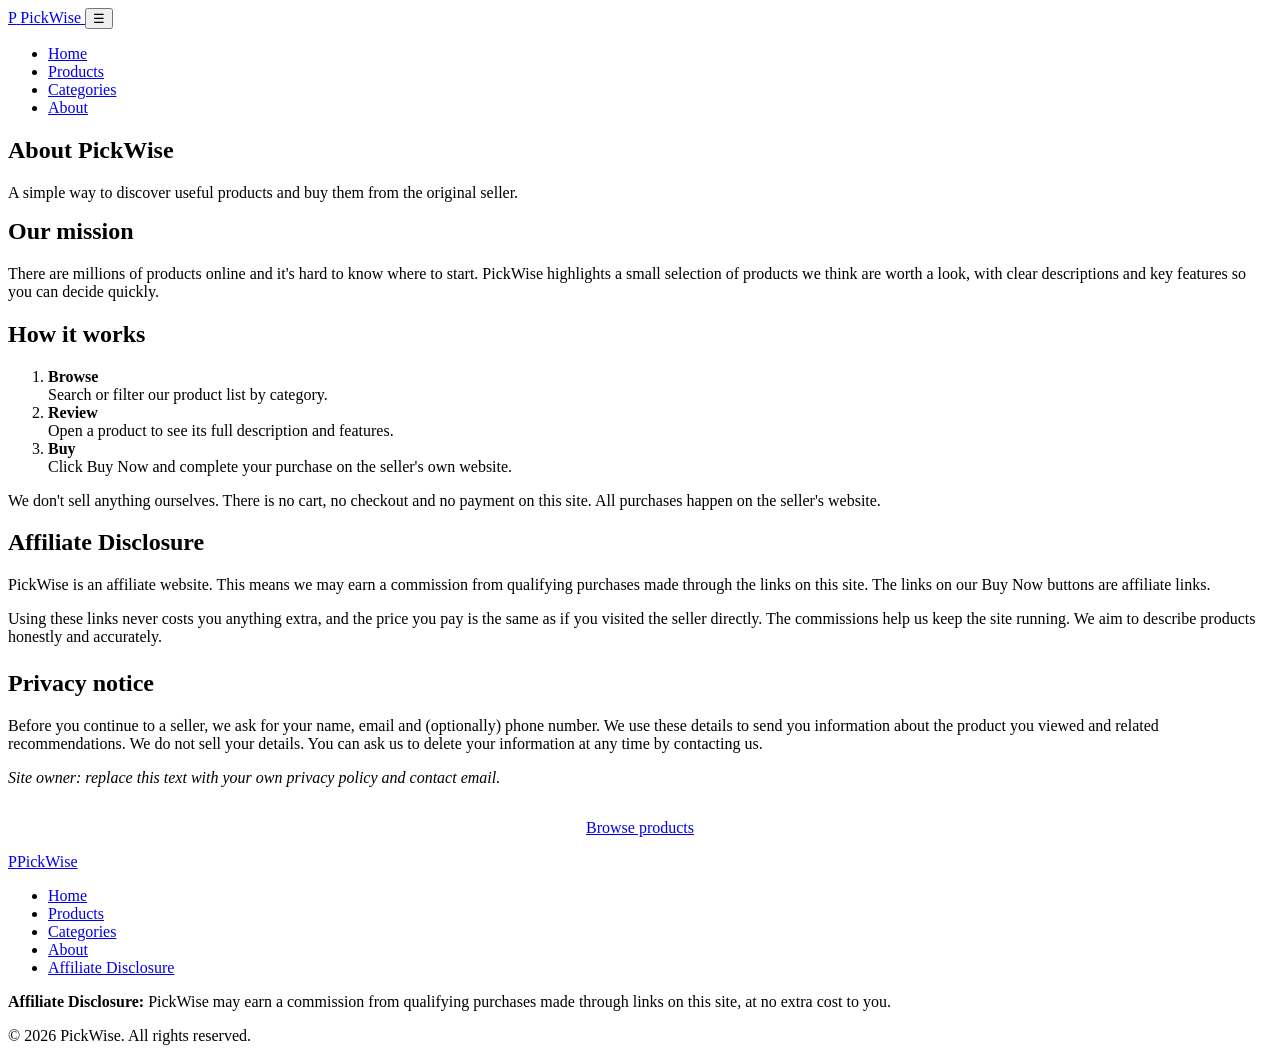
==== about.html @ e02d2fbe "Add files via upload" ====
<!DOCTYPE html>
<html lang="en">
<head>
  <meta charset="UTF-8">
  <meta name="viewport" content="width=device-width, initial-scale=1">
  <title>About | PickWise</title>
  <meta name="description" content="Learn how PickWise works and how we earn money through affiliate commissions.">
  <link rel="stylesheet" href="css/style.css">
</head>
<body data-page="about">

  <!-- HEADER / NAVIGATION -->
  <header class="site-header">
    <div class="container header-inner">
      <a class="logo" href="index.html" aria-label="PickWise home">
        <span class="logo-mark">P</span>
        <span>PickWise</span>
      </a>

      <button class="nav-toggle" id="nav-toggle" aria-label="Toggle menu" aria-expanded="false" aria-controls="site-nav">☰</button>

      <nav aria-label="Main navigation">
        <ul class="nav-links" id="site-nav">
          <li><a href="index.html">Home</a></li>
          <li><a href="index.html#products">Products</a></li>
          <li><a href="index.html#categories">Categories</a></li>
          <li><a class="active" href="about.html">About</a></li>
        </ul>
      </nav>
    </div>
  </header>

  <main>
    <section class="page-hero">
      <div class="container">
        <h1>About PickWise</h1>
        <p>A simple way to discover useful products and buy them from the original seller.</p>
      </div>
    </section>

    <section class="section">
      <div class="container prose">
        <h2 style="margin-top: 0;">Our mission</h2>
        <p>
          There are millions of products online and it's hard to know where to start.
          PickWise highlights a small selection of products we think are worth a look,
          with clear descriptions and key features so you can decide quickly.
        </p>

        <h2>How it works</h2>
        <ol class="steps">
          <li><strong>Browse</strong><br>Search or filter our product list by category.</li>
          <li><strong>Review</strong><br>Open a product to see its full description and features.</li>
          <li><strong>Buy</strong><br>Click Buy Now and complete your purchase on the seller's own website.</li>
        </ol>
        <p>
          We don't sell anything ourselves. There is no cart, no checkout and no payment
          on this site. All purchases happen on the seller's website.
        </p>

        <div class="disclosure-box" id="disclosure">
          <h2>Affiliate Disclosure</h2>
          <p>
            PickWise is an affiliate website. This means we may earn a commission from
            qualifying purchases made through the links on this site. The links on our
            Buy Now buttons are affiliate links.
          </p>
          <p>
            Using these links never costs you anything extra, and the price you pay is
            the same as if you visited the seller directly. The commissions help us keep
            the site running. We aim to describe products honestly and accurately.
          </p>
        </div>

        <div class="disclosure-box" id="privacy" style="margin-top:1.5em;">
          <h2>Privacy notice</h2>
          <p>
            Before you continue to a seller, we ask for your name, email and (optionally)
            phone number. We use these details to send you information about the product
            you viewed and related recommendations. We do not sell your details. You can
            ask us to delete your information at any time by contacting us.
          </p>
          <p><em>Site owner: replace this text with your own privacy policy and contact email.</em></p>
        </div>

        <p style="margin-top: 2em; text-align: center;">
          <a class="btn btn-primary" href="index.html#products">Browse products</a>
        </p>
      </div>
    </section>
  </main>

  <!-- FOOTER -->
  <footer class="site-footer">
    <div class="container">
      <div class="footer-top">
        <a class="logo" href="index.html"><span class="logo-mark">P</span><span>PickWise</span></a>
        <ul class="footer-links">
          <li><a href="index.html">Home</a></li>
          <li><a href="index.html#products">Products</a></li>
          <li><a href="index.html#categories">Categories</a></li>
          <li><a href="about.html">About</a></li>
          <li><a href="about.html#disclosure">Affiliate Disclosure</a></li>
        </ul>
      </div>
      <p class="footer-disclosure">
        <strong>Affiliate Disclosure:</strong> PickWise may earn a commission from qualifying purchases made through links on this site, at no extra cost to you.
      </p>
      <p class="copyright">&copy; <span id="year">2026</span> PickWise. All rights reserved.</p>
    </div>
  </footer>

  <script src="js/products.js"></script>
  <script src="js/app.js"></script>
</body>
</html>
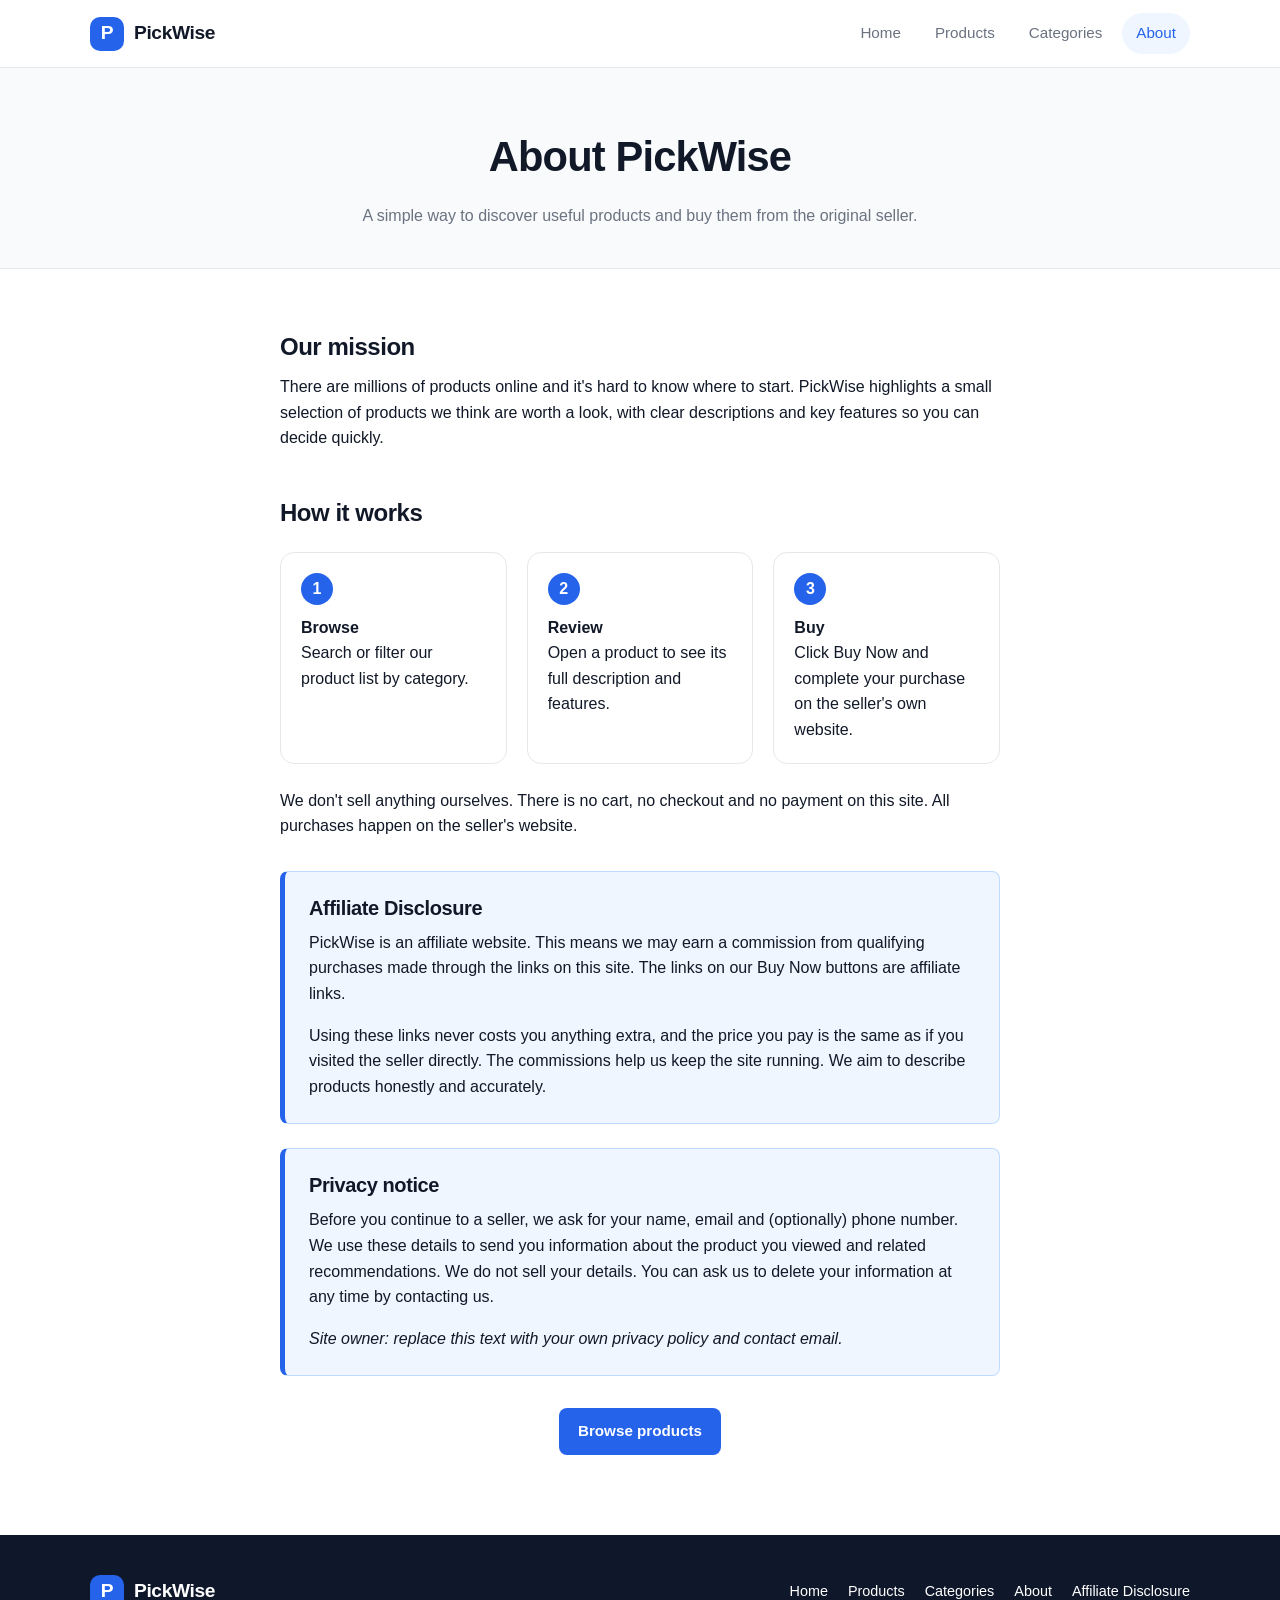
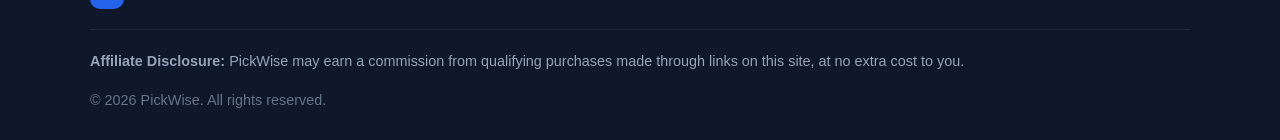
==== commit 4b59404d: "Add files via upload" ====
--- a/about.html
+++ b/about.html
@@ -5,7 +5,7 @@
   <meta name="viewport" content="width=device-width, initial-scale=1">
   <title>About | PickWise</title>
   <meta name="description" content="Learn how PickWise works and how we earn money through affiliate commissions.">
-  <link rel="stylesheet" href="css/style.css">
+  <link rel="stylesheet" href="style.css">
 </head>
 <body data-page="about">
 
@@ -110,7 +110,7 @@
     </div>
   </footer>
 
-  <script src="js/products.js"></script>
-  <script src="js/app.js"></script>
+  <script src="products.js"></script>
+  <script src="script.js"></script>
 </body>
 </html>
--- a/style.css
+++ b/style.css
@@ -0,0 +1,633 @@
+/* ==========================================================================
+   PickWise – Affiliate Product Discovery Site
+   Stylesheet
+   --------------------------------------------------------------------------
+   1. Design tokens (colours, spacing, radius)
+   2. Base / reset
+   3. Layout helpers
+   4. Header & navigation
+   5. Buttons
+   6. Hero
+   7. Sections, filters & product grid
+   8. Product cards
+   9. Product details page
+   10. About page
+   11. Footer
+   12. Responsive rules
+   ========================================================================== */
+
+/* 1. DESIGN TOKENS ------------------------------------------------------- */
+:root {
+  --accent: #2563eb;
+  --accent-dark: #1d4ed8;
+  --accent-soft: #eff6ff;
+
+  --text: #111827;
+  --text-muted: #6b7280;
+  --border: #e5e7eb;
+  --bg: #ffffff;
+  --bg-soft: #f8fafc;
+
+  --radius: 14px;
+  --radius-sm: 8px;
+  --shadow-sm: 0 1px 3px rgba(17, 24, 39, 0.06);
+  --shadow-md: 0 10px 30px rgba(17, 24, 39, 0.10);
+
+  --container: 1140px;
+  --header-height: 68px;
+}
+
+/* 2. BASE / RESET -------------------------------------------------------- */
+*,
+*::before,
+*::after { box-sizing: border-box; }
+
+html {
+  scroll-behavior: smooth;
+  scroll-padding-top: calc(var(--header-height) + 16px);
+}
+
+body {
+  margin: 0;
+  font-family: -apple-system, BlinkMacSystemFont, "Segoe UI", Roboto, Helvetica, Arial, sans-serif;
+  color: var(--text);
+  background: var(--bg);
+  line-height: 1.6;
+  -webkit-font-smoothing: antialiased;
+}
+
+img { max-width: 100%; display: block; }
+a { color: var(--accent); text-decoration: none; }
+a:hover { color: var(--accent-dark); }
+h1, h2, h3 { line-height: 1.2; margin: 0 0 0.5em; letter-spacing: -0.02em; }
+p { margin: 0 0 1em; }
+
+:focus-visible {
+  outline: 3px solid rgba(37, 99, 235, 0.45);
+  outline-offset: 2px;
+}
+
+/* 3. LAYOUT HELPERS ------------------------------------------------------ */
+.container {
+  width: 100%;
+  max-width: var(--container);
+  margin: 0 auto;
+  padding: 0 20px;
+}
+
+.section { padding: 64px 0; }
+.section-soft { background: var(--bg-soft); }
+
+.section-head { margin-bottom: 28px; }
+.section-head h2 { font-size: 1.75rem; }
+.section-head p { color: var(--text-muted); margin: 0; }
+
+/* 4. HEADER & NAVIGATION ------------------------------------------------- */
+.site-header {
+  position: sticky;
+  top: 0;
+  z-index: 50;
+  height: var(--header-height);
+  background: rgba(255, 255, 255, 0.92);
+  backdrop-filter: blur(8px);
+  border-bottom: 1px solid var(--border);
+}
+
+.header-inner {
+  height: 100%;
+  display: flex;
+  align-items: center;
+  justify-content: space-between;
+}
+
+.logo {
+  display: flex;
+  align-items: center;
+  gap: 10px;
+  font-weight: 800;
+  font-size: 1.2rem;
+  color: var(--text);
+  letter-spacing: -0.02em;
+}
+.logo:hover { color: var(--text); }
+
+.logo-mark {
+  width: 34px;
+  height: 34px;
+  display: grid;
+  place-items: center;
+  border-radius: 10px;
+  background: var(--accent);
+  color: #fff;
+  font-weight: 800;
+}
+
+.nav-links {
+  display: flex;
+  align-items: center;
+  gap: 6px;
+  list-style: none;
+  margin: 0;
+  padding: 0;
+}
+
+.nav-links a {
+  display: block;
+  padding: 8px 14px;
+  border-radius: 999px;
+  color: var(--text-muted);
+  font-weight: 500;
+  font-size: 0.95rem;
+  transition: background 0.2s, color 0.2s;
+}
+.nav-links a:hover,
+.nav-links a.active {
+  background: var(--accent-soft);
+  color: var(--accent);
+}
+
+.nav-toggle {
+  display: none;
+  width: 42px;
+  height: 42px;
+  border: 1px solid var(--border);
+  border-radius: var(--radius-sm);
+  background: #fff;
+  cursor: pointer;
+  font-size: 1.3rem;
+  line-height: 1;
+}
+
+/* 5. BUTTONS ------------------------------------------------------------- */
+.btn {
+  display: inline-flex;
+  align-items: center;
+  justify-content: center;
+  gap: 8px;
+  padding: 10px 18px;
+  border-radius: var(--radius-sm);
+  border: 1.5px solid transparent;
+  font: inherit;
+  font-weight: 600;
+  font-size: 0.95rem;
+  cursor: pointer;
+  transition: background 0.2s, color 0.2s, border-color 0.2s, transform 0.2s, box-shadow 0.2s;
+}
+.btn:hover { transform: translateY(-1px); }
+
+.btn-primary { background: var(--accent); color: #fff; }
+.btn-primary:hover { background: var(--accent-dark); color: #fff; box-shadow: 0 8px 20px rgba(37, 99, 235, 0.3); }
+
+.btn-outline { background: #fff; color: var(--accent); border-color: var(--accent); }
+.btn-outline:hover { background: var(--accent); color: #fff; }
+
+.btn-lg { padding: 15px 30px; font-size: 1.05rem; border-radius: 10px; }
+
+/* 6. HERO ---------------------------------------------------------------- */
+.hero {
+  padding: 84px 0 72px;
+  text-align: center;
+  background:
+    radial-gradient(ellipse at 50% 0%, var(--accent-soft) 0%, rgba(255, 255, 255, 0) 70%),
+    #fff;
+}
+
+.eyebrow {
+  display: inline-block;
+  margin-bottom: 16px;
+  padding: 6px 14px;
+  border-radius: 999px;
+  background: var(--accent-soft);
+  color: var(--accent);
+  font-size: 0.85rem;
+  font-weight: 600;
+}
+
+.hero h1 {
+  font-size: clamp(2rem, 5vw, 3.4rem);
+  max-width: 760px;
+  margin: 0 auto 16px;
+}
+.hero h1 span { color: var(--accent); }
+
+.hero p {
+  max-width: 580px;
+  margin: 0 auto 32px;
+  color: var(--text-muted);
+  font-size: 1.1rem;
+}
+
+.search-form {
+  display: flex;
+  gap: 10px;
+  max-width: 560px;
+  margin: 0 auto;
+  padding: 8px;
+  background: #fff;
+  border: 1px solid var(--border);
+  border-radius: 14px;
+  box-shadow: var(--shadow-md);
+}
+.search-form input {
+  flex: 1;
+  min-width: 0;
+  padding: 10px 14px;
+  border: 0;
+  background: transparent;
+  font: inherit;
+  color: var(--text);
+}
+.search-form input:focus { outline: none; }
+
+/* 7. SECTIONS, FILTERS & PRODUCT GRID ------------------------------------ */
+.filter-bar {
+  display: flex;
+  flex-wrap: wrap;
+  gap: 10px;
+}
+
+.chip {
+  padding: 8px 18px;
+  border: 1px solid var(--border);
+  border-radius: 999px;
+  background: #fff;
+  color: var(--text);
+  font: inherit;
+  font-size: 0.92rem;
+  font-weight: 500;
+  cursor: pointer;
+  transition: all 0.2s;
+}
+.chip:hover { border-color: var(--accent); color: var(--accent); }
+.chip.active { background: var(--accent); border-color: var(--accent); color: #fff; }
+
+.results-meta {
+  margin: 8px 0 20px;
+  color: var(--text-muted);
+  font-size: 0.92rem;
+}
+
+.product-grid {
+  display: grid;
+  grid-template-columns: repeat(auto-fill, minmax(250px, 1fr));
+  gap: 24px;
+}
+
+.empty-state {
+  padding: 56px 20px;
+  text-align: center;
+  color: var(--text-muted);
+  border: 1px dashed var(--border);
+  border-radius: var(--radius);
+  background: #fff;
+}
+.empty-state h3 { color: var(--text); }
+
+/* 8. PRODUCT CARDS ------------------------------------------------------- */
+.card {
+  display: flex;
+  flex-direction: column;
+  background: #fff;
+  border: 1px solid var(--border);
+  border-radius: var(--radius);
+  overflow: hidden;
+  box-shadow: var(--shadow-sm);
+  transition: transform 0.25s, box-shadow 0.25s, border-color 0.25s;
+}
+.card:hover {
+  transform: translateY(-5px);
+  box-shadow: var(--shadow-md);
+  border-color: #cbd5e1;
+}
+
+.card-image {
+  display: block;
+  aspect-ratio: 1 / 1;
+  overflow: hidden;
+  background: var(--bg-soft);
+}
+.card-image img {
+  width: 100%;
+  height: 100%;
+  object-fit: cover;
+  transition: transform 0.4s;
+}
+.card:hover .card-image img { transform: scale(1.05); }
+
+.card-body {
+  display: flex;
+  flex-direction: column;
+  flex: 1;
+  padding: 18px;
+}
+
+.tag {
+  align-self: flex-start;
+  margin-bottom: 8px;
+  padding: 3px 10px;
+  border-radius: 999px;
+  background: var(--accent-soft);
+  color: var(--accent);
+  font-size: 0.75rem;
+  font-weight: 600;
+}
+
+.card-title { font-size: 1.05rem; margin-bottom: 6px; }
+.card-title a { color: var(--text); }
+.card-title a:hover { color: var(--accent); }
+
+.card-desc {
+  flex: 1;
+  margin-bottom: 16px;
+  color: var(--text-muted);
+  font-size: 0.92rem;
+}
+
+.card-footer {
+  display: flex;
+  align-items: center;
+  justify-content: space-between;
+  gap: 12px;
+}
+
+.price { font-size: 1.2rem; font-weight: 800; }
+
+/* 9. PRODUCT DETAILS PAGE ------------------------------------------------ */
+.breadcrumb {
+  padding: 24px 0 0;
+  color: var(--text-muted);
+  font-size: 0.9rem;
+}
+
+.product-detail {
+  display: grid;
+  grid-template-columns: 1fr 1fr;
+  gap: 48px;
+  padding: 28px 0 64px;
+  align-items: start;
+}
+
+.detail-image {
+  overflow: hidden;
+  border: 1px solid var(--border);
+  border-radius: var(--radius);
+  background: var(--bg-soft);
+}
+.detail-image img { width: 100%; aspect-ratio: 1 / 1; object-fit: cover; }
+
+.detail-info h1 { font-size: clamp(1.6rem, 3.5vw, 2.3rem); margin: 10px 0 12px; }
+.detail-price { font-size: 2rem; font-weight: 800; margin-bottom: 18px; }
+.detail-desc { color: var(--text-muted); font-size: 1.02rem; }
+
+.detail-info h3 { margin-top: 24px; font-size: 1.05rem; }
+
+.feature-list {
+  list-style: none;
+  margin: 0 0 28px;
+  padding: 0;
+  display: grid;
+  gap: 10px;
+}
+.feature-list li {
+  position: relative;
+  padding-left: 30px;
+}
+.feature-list li::before {
+  content: "✓";
+  position: absolute;
+  left: 0;
+  top: 1px;
+  width: 20px;
+  height: 20px;
+  display: grid;
+  place-items: center;
+  border-radius: 50%;
+  background: var(--accent-soft);
+  color: var(--accent);
+  font-size: 0.75rem;
+  font-weight: 800;
+}
+
+.buy-box .btn { width: 100%; }
+
+.buy-note {
+  margin: 12px 0 0;
+  color: var(--text-muted);
+  font-size: 0.82rem;
+  text-align: center;
+}
+
+.not-found { padding: 80px 0; text-align: center; }
+
+/* 10. ABOUT PAGE --------------------------------------------------------- */
+.page-hero {
+  padding: 64px 0 40px;
+  text-align: center;
+  background: var(--bg-soft);
+  border-bottom: 1px solid var(--border);
+}
+.page-hero h1 { font-size: clamp(1.8rem, 4vw, 2.6rem); }
+.page-hero p { max-width: 600px; margin: 0 auto; color: var(--text-muted); }
+
+.prose { max-width: 760px; margin: 0 auto; }
+.prose h2 { margin-top: 2em; font-size: 1.5rem; }
+
+.steps {
+  display: grid;
+  grid-template-columns: repeat(auto-fit, minmax(200px, 1fr));
+  gap: 20px;
+  margin: 24px 0;
+  padding: 0;
+  list-style: none;
+  counter-reset: step;
+}
+.steps li {
+  counter-increment: step;
+  padding: 20px;
+  border: 1px solid var(--border);
+  border-radius: var(--radius);
+  background: #fff;
+}
+.steps li::before {
+  content: counter(step);
+  display: grid;
+  place-items: center;
+  width: 32px;
+  height: 32px;
+  margin-bottom: 10px;
+  border-radius: 50%;
+  background: var(--accent);
+  color: #fff;
+  font-weight: 700;
+}
+
+.disclosure-box {
+  margin-top: 2em;
+  padding: 24px;
+  border: 1px solid #bfdbfe;
+  border-left: 5px solid var(--accent);
+  border-radius: var(--radius-sm);
+  background: var(--accent-soft);
+}
+.disclosure-box h2 { margin-top: 0; font-size: 1.25rem; }
+.disclosure-box p:last-child { margin-bottom: 0; }
+
+/* 11. FOOTER ------------------------------------------------------------- */
+.site-footer {
+  padding: 40px 0 28px;
+  background: #0f172a;
+  color: #cbd5e1;
+  font-size: 0.9rem;
+}
+.site-footer a { color: #fff; }
+.site-footer a:hover { text-decoration: underline; }
+
+.footer-top {
+  display: flex;
+  flex-wrap: wrap;
+  gap: 24px;
+  justify-content: space-between;
+  align-items: center;
+  margin-bottom: 20px;
+}
+.footer-top .logo { color: #fff; }
+
+.footer-links {
+  display: flex;
+  flex-wrap: wrap;
+  gap: 20px;
+  list-style: none;
+  margin: 0;
+  padding: 0;
+}
+
+.footer-disclosure {
+  margin: 0 0 16px;
+  padding-top: 20px;
+  border-top: 1px solid #1e293b;
+  color: #94a3b8;
+}
+.copyright { margin: 0; color: #64748b; }
+
+/* 12. RESPONSIVE RULES --------------------------------------------------- */
+@media (max-width: 820px) {
+  .product-detail { grid-template-columns: 1fr; gap: 28px; }
+  .section { padding: 48px 0; }
+}
+
+@media (max-width: 720px) {
+  .nav-toggle { display: block; }
+
+  .nav-links {
+    position: absolute;
+    top: var(--header-height);
+    left: 0;
+    right: 0;
+    flex-direction: column;
+    align-items: stretch;
+    gap: 0;
+    padding: 8px 20px 16px;
+    background: #fff;
+    border-bottom: 1px solid var(--border);
+    box-shadow: var(--shadow-md);
+    display: none;
+  }
+  .nav-links.open { display: flex; }
+  .nav-links a { padding: 12px 14px; border-radius: var(--radius-sm); }
+}
+
+@media (max-width: 520px) {
+  .hero { padding: 56px 0 48px; }
+  .search-form { flex-direction: column; }
+  .product-grid { gap: 16px; grid-template-columns: repeat(auto-fill, minmax(150px, 1fr)); }
+  .card-body { padding: 12px; }
+  .card-footer { flex-direction: column; align-items: stretch; }
+  .card-footer .btn { width: 100%; padding: 9px 10px; font-size: 0.85rem; }
+  .card-desc { display: none; }
+}
+
+@media (prefers-reduced-motion: reduce) {
+  html { scroll-behavior: auto; }
+  * { transition: none !important; }
+}
+
+/* ==========================================================================
+   13. LEAD CAPTURE FORM, THANK-YOU PAGE
+   ========================================================================== */
+.lead-card {
+  max-width: 640px;
+  margin: 0 auto;
+  padding: 32px;
+  background: #fff;
+  border: 1px solid var(--border);
+  border-radius: var(--radius);
+  box-shadow: var(--shadow-md);
+}
+.lead-head { text-align: center; margin-bottom: 20px; }
+.lead-head h2 { font-size: 1.5rem; }
+.lead-head p { color: var(--text-muted); margin: 0; }
+
+#lead-section.pulse .lead-card { animation: pulse 0.75s ease 2; }
+@keyframes pulse {
+  50% { box-shadow: 0 0 0 6px rgba(37, 99, 235, 0.25); }
+}
+
+.demo-banner {
+  margin-bottom: 16px;
+  padding: 10px 14px;
+  border-radius: var(--radius-sm);
+  background: #fef3c7;
+  color: #92400e;
+  font-size: 0.85rem;
+}
+.demo-form { display: grid; gap: 14px; }
+.demo-form label { display: grid; gap: 6px; font-weight: 600; font-size: 0.92rem; }
+.demo-form input[type="text"],
+.demo-form input[type="email"],
+.demo-form input[type="tel"] {
+  padding: 12px 14px;
+  border: 1px solid var(--border);
+  border-radius: var(--radius-sm);
+  font: inherit;
+}
+.demo-form input:focus { outline: 3px solid rgba(37, 99, 235, 0.25); border-color: var(--accent); }
+.demo-form .check { display: block; font-weight: 400; color: var(--text-muted); }
+
+.lead-success, .thanks-box { text-align: center; }
+.success-icon {
+  display: grid;
+  place-items: center;
+  width: 64px;
+  height: 64px;
+  margin: 0 auto 16px;
+  border-radius: 50%;
+  background: #dcfce7;
+  color: #15803d;
+  font-size: 1.8rem;
+  font-weight: 800;
+}
+
+.thanks-box {
+  max-width: 560px;
+  margin: 0 auto;
+  padding: 40px 28px;
+  border: 1px solid var(--border);
+  border-radius: var(--radius);
+  box-shadow: var(--shadow-md);
+}
+.thanks-product {
+  display: flex;
+  align-items: center;
+  gap: 16px;
+  margin: 20px 0 24px;
+  padding: 14px;
+  text-align: left;
+  border: 1px solid var(--border);
+  border-radius: var(--radius-sm);
+  background: var(--bg-soft);
+}
+.thanks-product img { width: 72px; height: 72px; border-radius: 10px; object-fit: cover; }
+
+@media (max-width: 520px) {
+  .lead-card { padding: 22px 16px; }
+}
